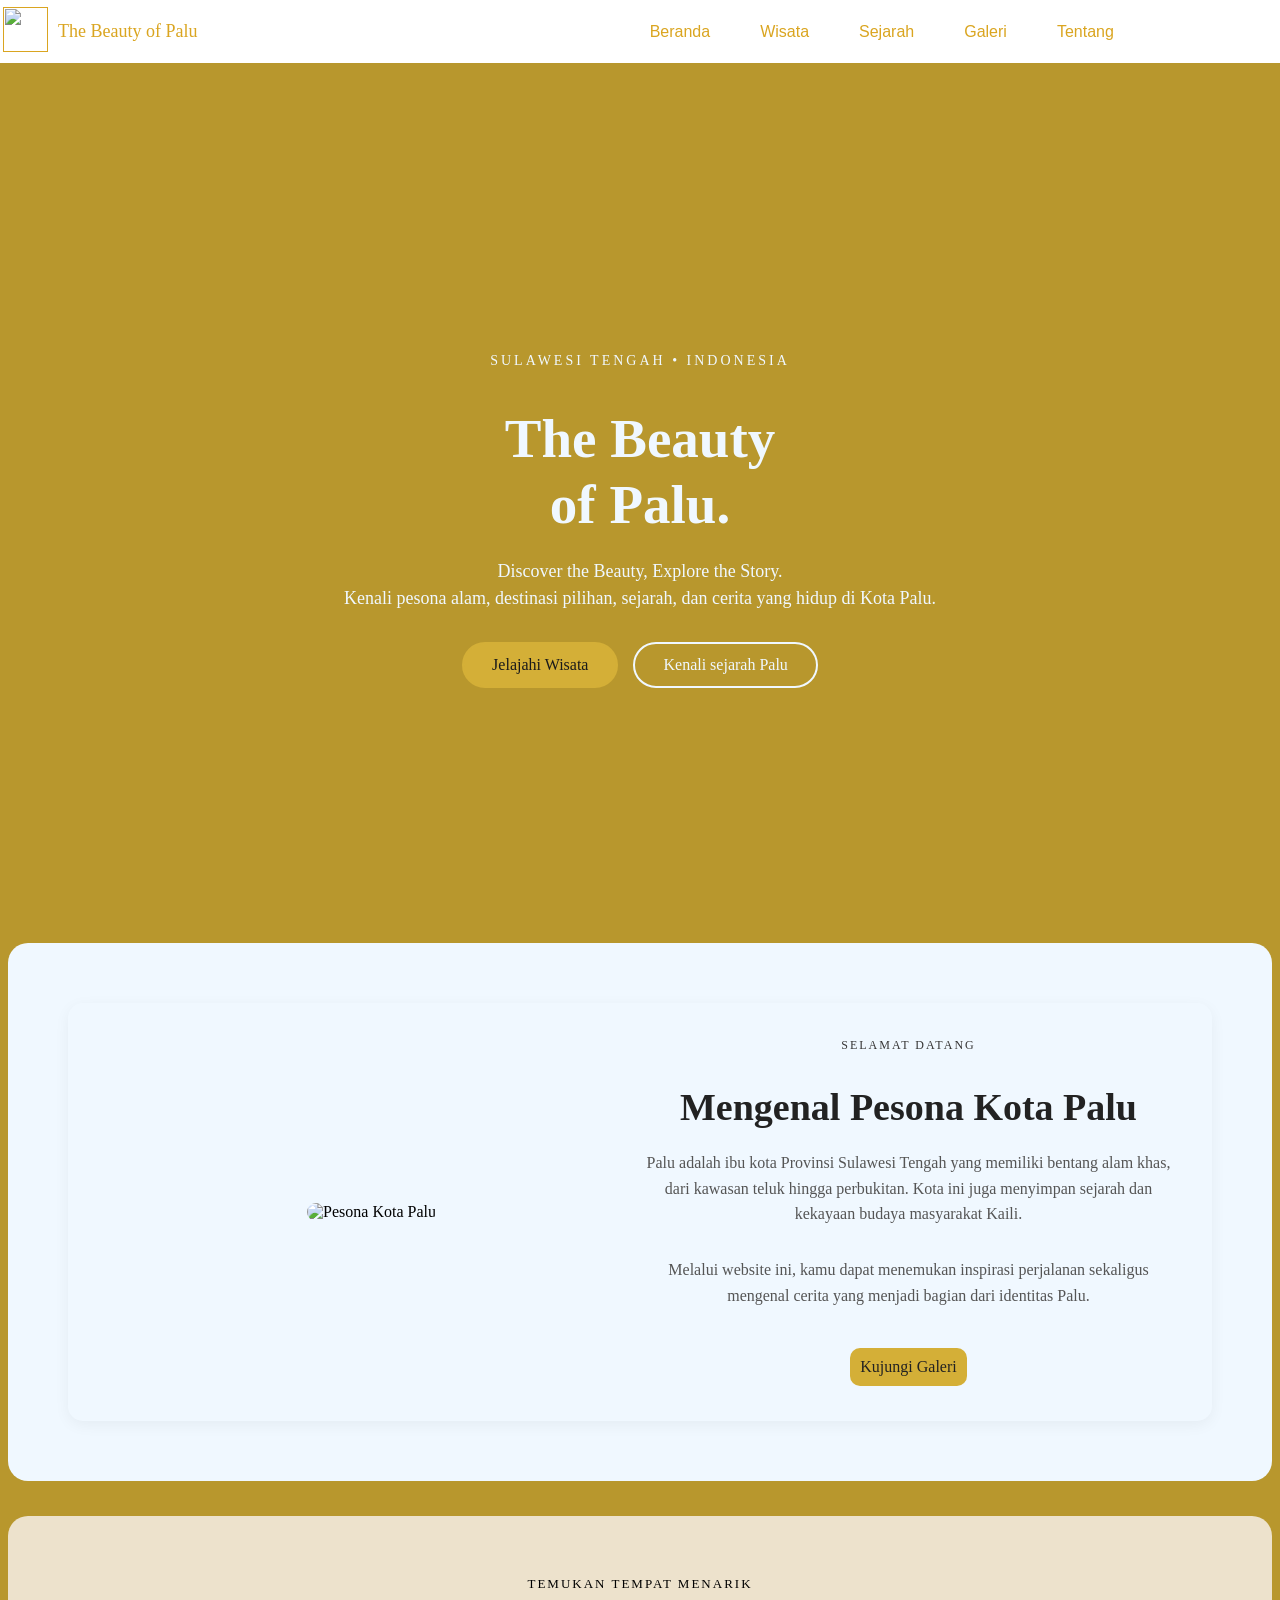
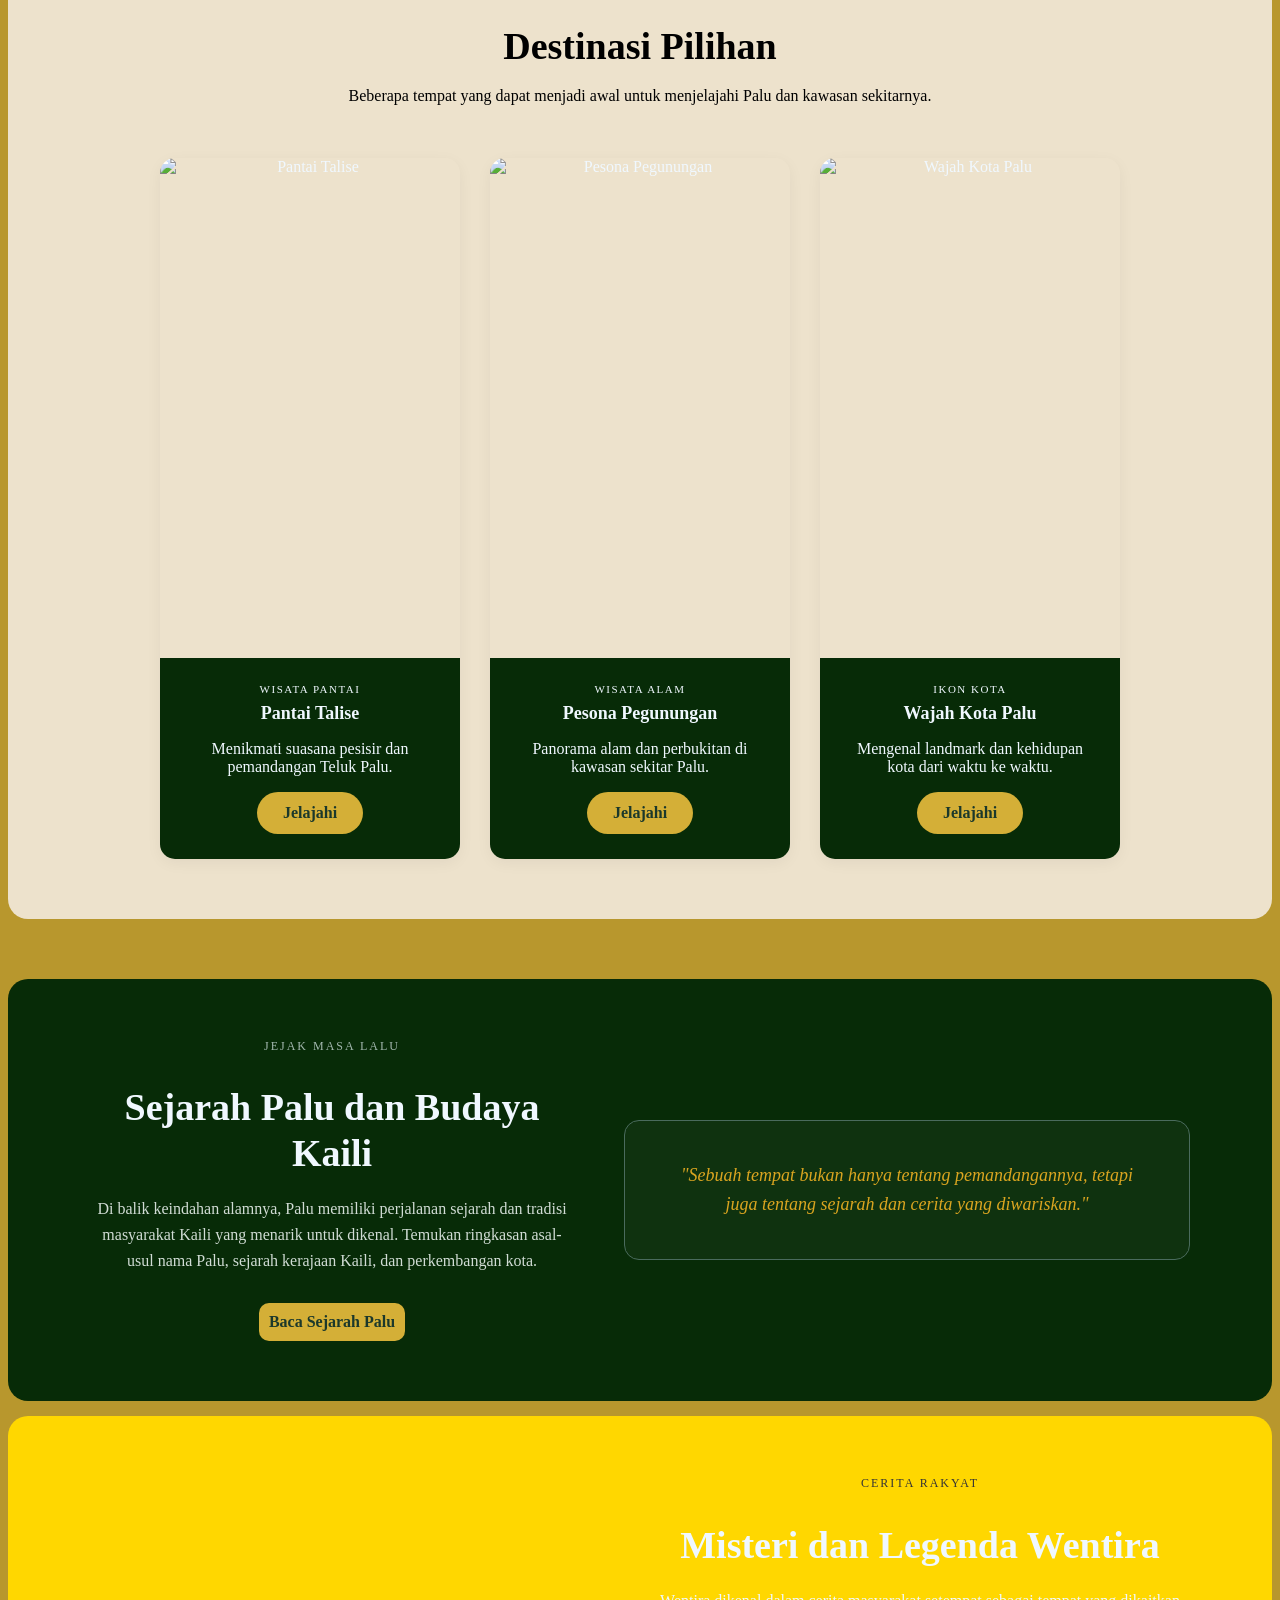
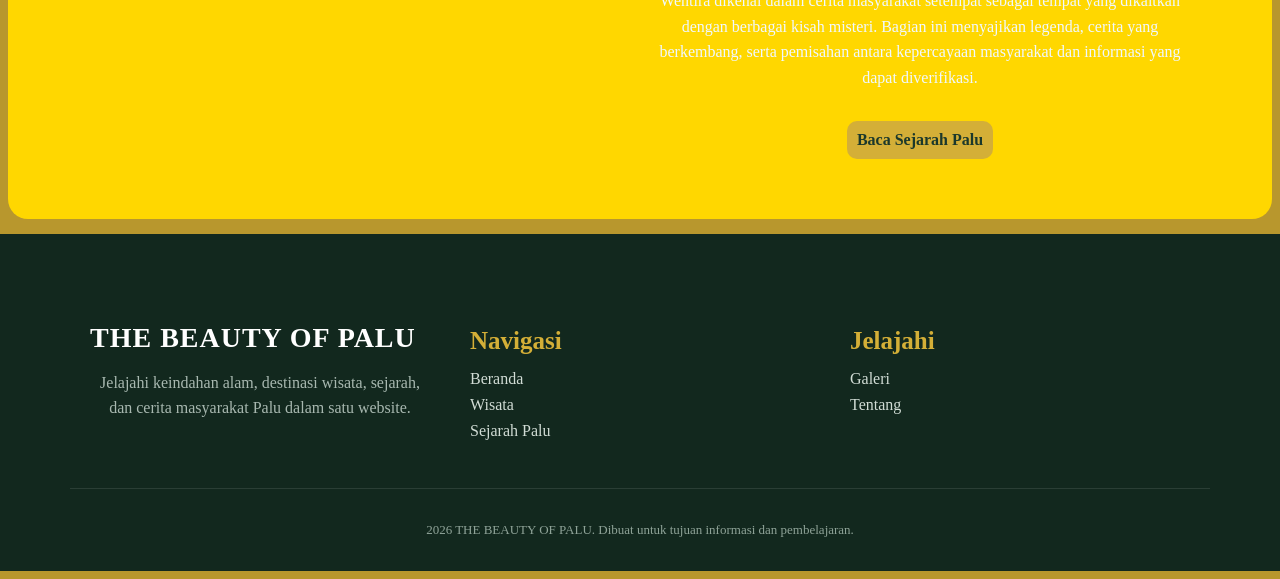
==== index.html @ 8ecc66a1 "Add files via upload" ====
<!DOCTYPE html>
<html lang="en">

<head>
    <meta charset="UTF-8">
    <meta name="viewport" content="width=device-width, initial-scale=1.0">
    <title>Kota_Palu</title>
    <link rel="stylesheet" href="style.css">
</head>
<body">
    <header>
        <a href="">
            <div>
                <img src="gambar/logo.jpeg" alt="" width="45px">
            </div>
            <p>The Beauty of Palu</p>
        </a>
        <nav class="navbar">
            <a href="index.html">Beranda</a>
            <a href="wisata.html">Wisata</a>
            <a href="sejarah_palu.html">Sejarah</a>
            <a href="galeri.html">Galeri</a>
            <a href="tentang.html">Tentang</a>
        </nav>
    </header>
    <div class="banner">
        <div class="banner-content">
            <div class="sub-title">SULAWESI TENGAH • INDONESIA</div>
            <h1>The Beauty<br>of Palu.</h1>
            <p>Discover the Beauty, Explore the Story.<br> Kenali pesona alam, destinasi pilihan, sejarah, dan
                cerita yang hidup di Kota Palu.</p>
            <div class="navbar">
                <div class="banner-buttons">
                    <a href="wisata.html" class="btn-primary">Jelajahi Wisata</a>
                    <a href="sejarah_palu.html" class="btn-outline">Kenali sejarah Palu</a>
                </div>
            </div>
        </div>
    </div>
    <section class="about-section">
        <div class="about-container">
            <div class="about-image">
                <img src="gambar/palu.jpeg" alt="Pesona Kota Palu">
            </div>
            <div class="about-text">
                <div class="small-tag">SELAMAT DATANG</div>
                <h2>Mengenal Pesona Kota Palu</h2>
                <p>Palu adalah ibu kota Provinsi Sulawesi Tengah yang memiliki bentang alam khas, dari kawasan teluk
                    hingga perbukitan. Kota ini juga menyimpan sejarah dan kekayaan budaya masyarakat Kaili.</p>
                <p>Melalui website ini, kamu dapat menemukan inspirasi perjalanan sekaligus mengenal cerita yang menjadi
                    bagian dari identitas Palu.</p>

                <div class="navbar"> <a href="galeri.html" class="btn-about">Kujungi Galeri</a> </div>
            </div>
        </div>
    </section>
    <section class="destinasi-section">
        <div class="destinasi-header">
            <div class="section-tag">TEMUKAN TEMPAT MENARIK</div>
            <h2>Destinasi Pilihan</h2>
            <p>Beberapa tempat yang dapat menjadi awal untuk menjelajahi Palu dan kawasan sekitarnya.</p>
        </div>

        <div class="destinasi-grid">
            <div class="card">
                <img src="gambar/pantai-talise.jpeg" alt="Pantai Talise">
                <div class="card-body">
                    <div class="card-category">WISATA PANTAI</div>
                    <h3>Pantai Talise</h3>
                    <p>Menikmati suasana pesisir dan pemandangan Teluk Palu.</p>
                    <a href="galeri.html" class="btn-sejarah">Jelajahi </a>
                </div>
            </div>
            <div class="card">
                <img src="gambar/pegunungan.jpeg" alt="Pesona Pegunungan">
                <div class="card-body">
                    <div class="card-category">WISATA ALAM</div>
                    <h3>Pesona Pegunungan</h3>
                    <p>Panorama alam dan perbukitan di kawasan sekitar Palu.</p>
                    <a href="galeri.html" class="btn-sejarah">Jelajahi </a>
                </div>
            </div>


            <div class="card">
                <img src="gambar/icon-kota.jpeg" alt="Wajah Kota Palu" class="img-kota">
                <div class="card-body">
                    <div class="card-category">IKON KOTA</div>
                    <h3>Wajah Kota Palu</h3>
                    <p>Mengenal landmark dan kehidupan kota dari waktu ke waktu.</p>
                    <a href="galeri.html" class="btn-sejarah">Jelajahi </a>
                </div>
            </div>
        </div>
    </section>

    <section class="sejarah-section">
        <div class="sejarah-container">

            <div class="sejarah-text">
                <div class="sejarah-tag">JEJAK MASA LALU</div>
                <h2>Sejarah Palu dan Budaya Kaili</h2>
                <p>Di balik keindahan alamnya, Palu memiliki perjalanan sejarah dan tradisi masyarakat Kaili yang
                    menarik untuk dikenal. Temukan ringkasan asal-usul nama Palu, sejarah kerajaan Kaili, dan
                    perkembangan kota.</p>
                <div class="navbar">
                    <a href="sejarah_palu.html" class="btn-sejarah">Baca Sejarah Palu </a>
                </div>
            </div>
            <div class="sejarah-quote">
                <p>"Sebuah tempat bukan hanya tentang pemandangannya, tetapi juga tentang sejarah dan cerita yang
                    diwariskan."</p>
            </div>
        </div>
    </section>
    <section class="cerita-section">
        <div class="cerita-container">
            <div class="cerita-image">
                <img src="gambar/wentira.jpeg" alt="">
            </div>
            <div class="cerita-text">
                <div class="cerita-tag">CERITA RAKYAT</div>
                <h2>Misteri dan Legenda Wentira</h2>
                <p>Wentira dikenal dalam cerita masyarakat setempat sebagai tempat yang dikaitkan dengan berbagai kisah
                    misteri. Bagian ini menyajikan legenda, cerita yang berkembang, serta pemisahan antara kepercayaan
                    masyarakat dan informasi yang dapat diverifikasi.</p>
                <div class="navbar"><a href="sejarah_palu.html" class="btn-sejarah">Baca Sejarah Palu </a></div>
            </div>
        </div>
    </section>
    <footer class="site-footer">
        <div class="footer-container">
            <div class="footer-col">
                <h3>THE BEAUTY OF PALU</h3>
                <p>Jelajahi keindahan alam, destinasi wisata, sejarah, dan cerita masyarakat Palu dalam satu website.
                </p>
            </div>
            <div class="footer-col">
                <h4>Navigasi</h4>
                <ul>
                    <li><a href="index.html">Beranda</a></li>
                    <li><a href="wisata.html">Wisata</a></li>
                    <li><a href="sejarah_palu.html">Sejarah Palu</a></li>
                </ul>
            </div>
            <div class="footer-col">
                <h4>Jelajahi</h4>
                <ul>
                    <li><a href="#">Galeri</a></li>
                    <li><a href="#">Tentang</a></li>
                </ul>
            </div>
        </div>
        <div class="footer-bottom">
            <p>2026 THE BEAUTY OF PALU. Dibuat untuk tujuan informasi dan pembelajaran.</p>
        </div>
    </footer>
    </body>

</html>
---- style.css ----
body {
    padding-top: 90px;
    background-color: #b8972d;

}

.navbar a {
    padding: 10px;
    border-radius: 10px;
    text-align: center;
    transition: 0.3s;
    cursor: pointer;

}

.navbar a:hover {
    background-color: rgba(255, 255, 255, 0.3);
    transform: translateY(-10px);
    box-shadow: 0 10px 20px rgba(0, 0, 0, 0.3);

}

header {
    display: grid;
    grid-template-columns: 4fr 3fr 1fr;
    align-items: center;
    padding: 3px;
    position: fixed;
    top: 0;
    left: 0;
    right: 0;
    width: 100%;
    z-index: 999;
    background-color: white;
}

header a {
    display: flex;
    align-items: center;
    gap: 10px;
    text-decoration: none;
    color: goldenrod;
    font-family: Arial, Helvetica, sans-serif;
}

header img {
    width: 45px;
    height: 45px;
    object-fit: cover;
}

header p {
    color: goldenrod;
    font-family: Georgia, 'Times New Roman', Times, serif;
    font-size: 18px;

}

nav {
    display: flex;
    align-items: center;
    gap: 30px;
    width: 100%;
    box-sizing: border-box;
}

p {
    text-align: center;

}


.banner {
    min-height: 85vh;
    display: flex;
    align-items: center;
    justify-content: center;
    text-align: center;
    color: aliceblue;
    padding: 40px 20px;
    position: relative;
}

.banner-content {
    position: relative;
    z-index: 2;
    max-width: 800px;
}

.sub-title {
    font-size: 14px;
    letter-spacing: 3px;
    margin-bottom: 15px;
    display: block;
    text-transform: uppercase;
}

.banner h1 {
    font-size: 55px;
    font-weight: bold;
    margin-bottom: 20px;
    color: aliceblue;
    line-height: 1.2;
}

.banner p {
    font-size: 18px;
    margin-bottom: 30px;
    color: aliceblue;
    line-height: 1.5;
}

.banner-buttons {
    display: flex;
    gap: 15px;
    justify-content: center;
    margin-top: 20px;
}

.banner-buttons a {
    display: inline-block;
    padding: 12px 28px;
    border-radius: 30px;
    text-decoration: none;
    font-size: 16px;
    font-weight: 500;
    transition: all 0.3s ease;
}

.btn-primary {
    background-color: #d4af37;
    color: #1a1a1a;
    border: 2px solid #d4af37;
}

.btn-primary:hover {
    background-color: #b8972d;
    border-color: #b8972d;
}

.btn-outline {
    background-color: transparent;
    color: aliceblue;
    border: 2px solid aliceblue;
}

.btn-outline:hover {
    background-color: rgba(255, 255, 255, 0.1);
}

.about-section {
    padding: 80px;
    border-radius: 20px;
    padding: 60px;
    position: relative;
    z-index: 1;
    text-align: center;
    background-color: aliceblue;
    margin-bottom: 35px;
}

.about-section-sejarah {
    padding: 80px;
    border-radius: 20px;
    padding: 60px;
    position: relative;
    z-index: 1;
    text-align: center;
    background-color: rgb(7, 43, 7);
    margin-bottom: 35px;
}

.about-container {
    max-width: 1100px;
    margin: 0 auto;
    display: flex;
    align-items: center;
    padding: 35px;
    border-radius: 15px;
    box-shadow: 0 4px 15px rgba(0, 0, 0, 0.05);


}

.about-image {
    flex: 1;
    width: 30%;
    object-fit: cover;
    object-position: center;
    display: block;
}


.about-image img {
    width: 100%;
    height: auto;
    border-radius: 12px;
    image-rendering: -webkit-optimize-contrast;
    image-rendering: crisp-edges;
}

.about-text {
    justify-content: center;
    flex: 1;
}

.about-text-sejarah {
    justify-content: center;
    flex: 1;
    color: aliceblue;
}

.small-tag {
    font-size: 12px;
    letter-spacing: 2px;
    color: rgb(53, 52, 52);
    display: block;
    margin-bottom: 12px;
    text-transform: uppercase;
}

.small-tag-sejarah {
    font-size: 12px;
    letter-spacing: 2px;
    color: #b8972d;
    display: block;
    margin-bottom: 12px;
    text-transform: uppercase;
}

.about-text h2 {
    font-size: 38px;
    font-weight: bold;
    margin-bottom: 20px;
    color: #222;
    line-height: 1.2;
}

.about-text h3 {
    font-size: 20px;
    font-weight: bold;
    margin-bottom: 20px;
    color: #222;
    line-height: 1.2;
}

.about-text-sejarah h3 {
    font-size: 20px;
    font-weight: bold;
    margin-bottom: 20px;
    color: #b8972d;
    line-height: 1.2;
}

.about-text p {
    font-size: 16px;
    line-height: 1.6;
    margin-bottom: 30px;
    color: #555;
}

.btn-about {
    display: inline-block;
    background-color: #d4af37;
    color: #222;
    padding: 10px 24px;
    border-radius: 30px;
    text-decoration: none;
    margin-top: 10px;
    font-weight: 500;
    transition: background 0.3s ease;
}

.btn-about:hover {
    background-color: #b8972d;
}

.destinasi-section {
    background-color: #EDE2CC;
    padding: 60px;
    text-align: center;
    border-radius: 20px;
    margin-bottom: 60px;
    position: relative;
    z-index: 1;
}

.destinasi-header {
    max-width: 700px;
    margin: 0 auto 50px auto;
}

.section-tag {
    font-size: 13px;
    letter-spacing: 2px;
    color: black;
    display: block;
    margin-bottom: 10px;
    text-transform: uppercase;
}

.destinasi-header h2 {
    font-size: 38px;
    color: black;
    font-weight: bold;
    margin-bottom: 15px;
}

.destinasi-header p {
    font-size: 16px;
    color: black;
    line-height: 1.5;
}

.destinasi-grid {
    max-width: 1100px;
    margin: 0 auto;
    display: flex;
    justify-content: center;
    gap: 30px;
    flex-wrap: wrap;
}

.card {
    border-radius: 15px;
    overflow: hidden;
    width: 300px;
    box-shadow: 0 4px 15px rgba(0, 0, 0, 0.05);
    text-align: left;
    transition: transform 0.3s ease;
    color: aliceblue;
    text-align: center;
}

.card:hover {
    transform: translateY(-5px);
}

.card img {
    width: 100%;
    height: 500px;
    object-fit: cover;
    object-position: center;
    display: block;
}

.card-body {
    padding: 25px;
    background-color: rgb(7, 43, 7);
}

.card-category {
    font-size: 11px;
    letter-spacing: 1.5px;
    color: aliceblue;
    display: block;
    margin-bottom: 8px;
    text-transform: uppercase;

}

.card-body h3 {
    font-size: 18px;
    color: aliceblue;
    font-weight: bold;
    margin: 0;

}


.sejarah-section {
    background-color: rgb(7, 43, 7);
    padding: 80px;
    color: aliceblue;
    border-radius: 20px;
    padding: 60px;
    position: relative;
    z-index: 1;
    margin-bottom: 15px;
    text-align: center;



}

.sejarah-container {
    max-width: 1100px;
    margin: 0 auto;
    display: flex;
    align-items: center;
    justify-content: space-between;
    gap: 50px;

}

.sejarah-text {
    flex: 1;
}

.sejarah-tag {
    font-size: 12px;
    letter-spacing: 2px;
    color: #a3b8af;
    display: block;
    margin-bottom: 12px;
    text-transform: uppercase;
}

.sejarah-text h2 {
    font-size: 38px;
    font-weight: bold;
    margin-bottom: 20px;
    color: aliceblue;
    line-height: 1.2;
}

.sejarah-text p {
    font-size: 16px;
    color: #d1dcd5;
    line-height: 1.6;
    margin-bottom: 30px;
}


.btn-sejarah {
    display: inline-block;
    background-color: #d4af37;
    color: #1b382b;
    padding: 12px 26px;
    border-radius: 30px;
    text-decoration: none;
    font-weight: bold;
    transition: background 0.3s ease;
}

.btn-sejarah:hover {
    background-color: #b8972d;
}

.sejarah-quote {
    flex: 1;
    border: 1px solid #4a6b5d;
    border-radius: 15px;
    padding: 40px;
    background-color: rgba(255, 255, 255, 0.03);
}

.sejarah-quote p {
    font-size: 18px;
    font-style: italic;
    color: goldenrod;
    line-height: 1.6;
    margin: 0;
}

.cerita-section {
    background-color: gold;
    padding: 80px;
    color: aliceblue;
    border-radius: 20px;
    padding: 60px;
    position: relative;
    z-index: 1;
    text-align: center;
    margin-bottom: 15px;


}

.cerita-container {
    max-width: 1100px;
    margin: 0 auto;
    display: flex;
    align-items: center;
    justify-content: space-between;
    padding-left: 20px;
    padding-right: 20px;
}

.cerita-image {
    flex: 1;
    width: 30%;
    object-fit: cover;
    object-position: center;
    display: block;
}

.cerita-image img {
    width: 100%;
    height: auto;
    border-radius: 12px;
    image-rendering: -webkit-optimize-contrast;
    image-rendering: crisp-edges;
}

.cerita-text {
    flex: 1;
    margin-left: 20px;
}

.cerita-tag {
    font-size: 12px;
    letter-spacing: 2px;
    color: rgb(53, 52, 52);
    display: block;
    margin-bottom: 12px;
    text-transform: uppercase;
}

.cerita-text h2 {
    font-size: 38px;
    font-weight: bold;
    margin-bottom: 20px;
    color: aliceblue;
    line-height: 1.2;
}

.cerita-text p {
    font-size: 16px;
    color: aliceblue;
    line-height: 1.6;
    margin-bottom: 30px;
}


.site-footer {
    background-color: #12281e;
    color: #d1dcd5;
    width: 100vw;
    position: relative;
    left: 50%;
    right: 50%;
    margin-left: -50vw;
    padding-top: 60px;
    padding-bottom: 20px;

}


.footer-container {
    max-width: 1100px;
    margin: 0 auto;
    padding: 0 20px;
    display: flex;
    grid-template-columns: 1fr 1fr 1fr;
    gap: 40px;

}

.footer-col {
    flex: 1;
    min-width: 220px;
}


.footer-col h3 {
    color: #ffffff;
    font-size: 28px;
    margin-bottom: 15px;
    letter-spacing: 1px;
}

.footer-col h4 {
    color: #d4af37;
    font-size: 25px;
    margin-bottom: 15px;
}


.footer-col p {
    line-height: 1.6;
    color: #a8b8b0;
}

.footer-col ul {
    list-style: none;
    padding: 0;
    margin: 0;
}

.footer-col ul li {
    margin-bottom: 8px;
}

.footer-col a {
    color: #d1dcd5;
    text-decoration: none;
    transition: color 0.2s ease;
}

.footer-col a:hover {
    color: #d4af37;
}


.footer-bottom {
    max-width: 1100px;
    margin: 40px auto 0 auto;
    padding: 20px 20px 0 20px;
    border-top: 1px solid rgba(255, 255, 255, 0.1);
    text-align: center;
    color: #8fa398;
    font-size: 13px;
}

.grid {
    background-color: aliceblue;
    border-radius: 5px;
    border: solid 2px #b8972d;
    margin-bottom: 35px;
    padding: 30px;
}


.gridcard {
    max-width: 1100px;
    margin: 0 auto;
    display: flex;
    justify-content: center;
    gap: 30px;
    flex-wrap: wrap;
}

.card-galeri {
    padding: 25px;
    background-color: #b8972d;
}

.grid h1 {
    color: #b8972d;
}

.grid p {
    color: #b8972d;
    padding: 20px;
    font-size: 20px;
}

.card h3 {
    font-size: 18px;
    color: aliceblue;
    font-weight: bold;
    margin: 0;
}

.about-tentang {
    text-align: justify;
}

.about-tentang p {
    text-align: justify;
}
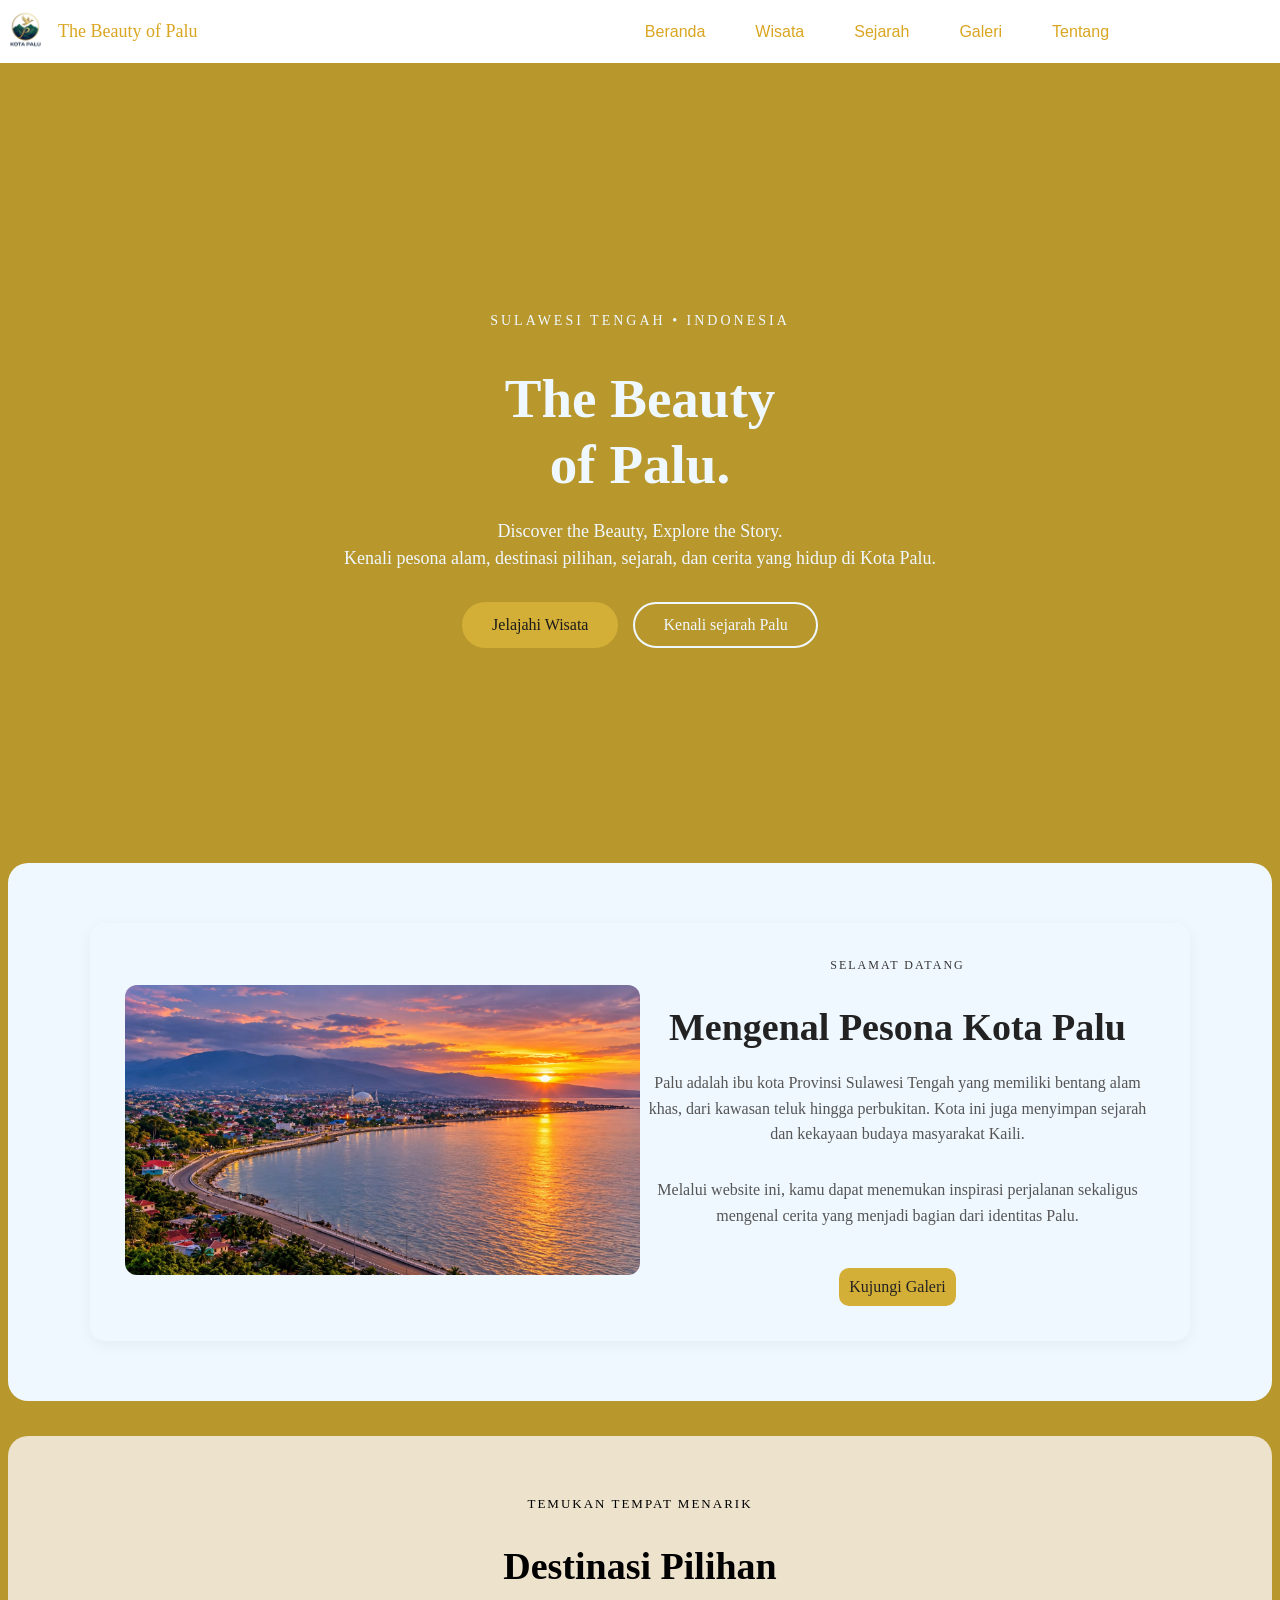
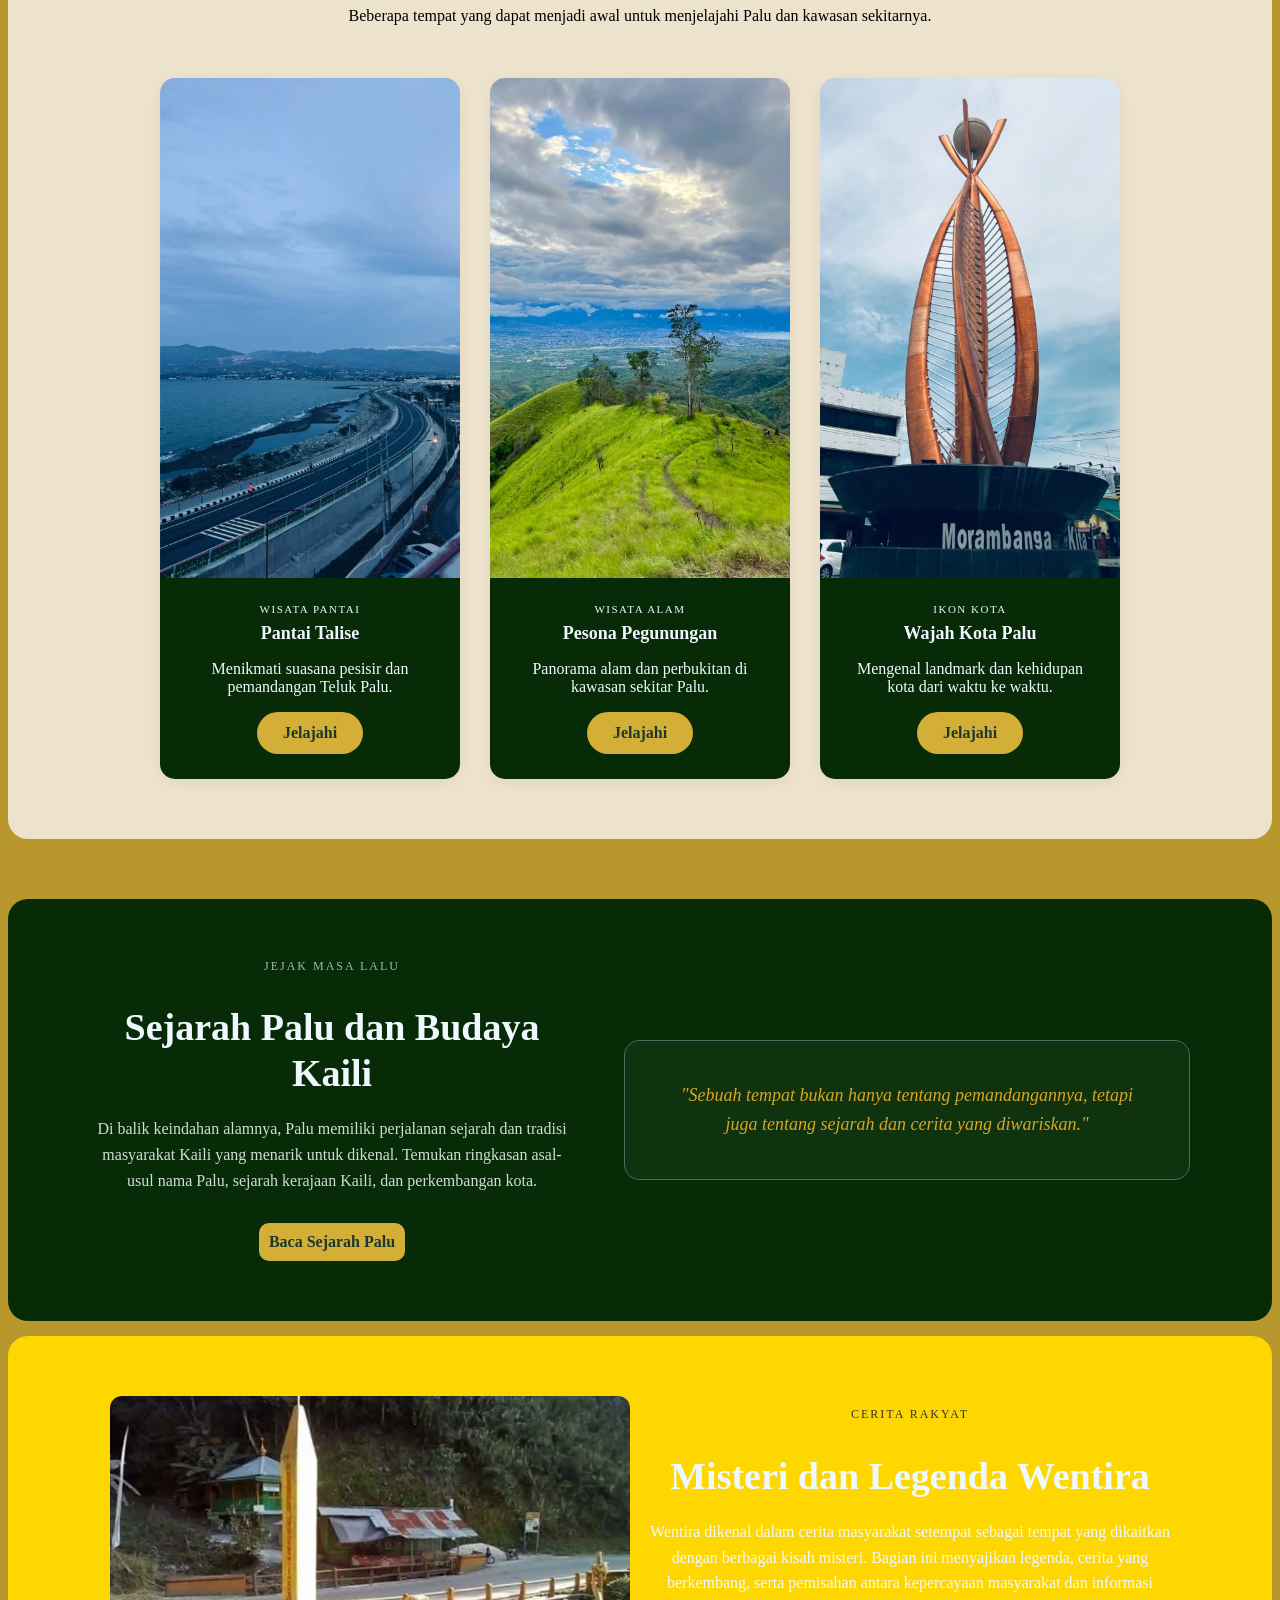
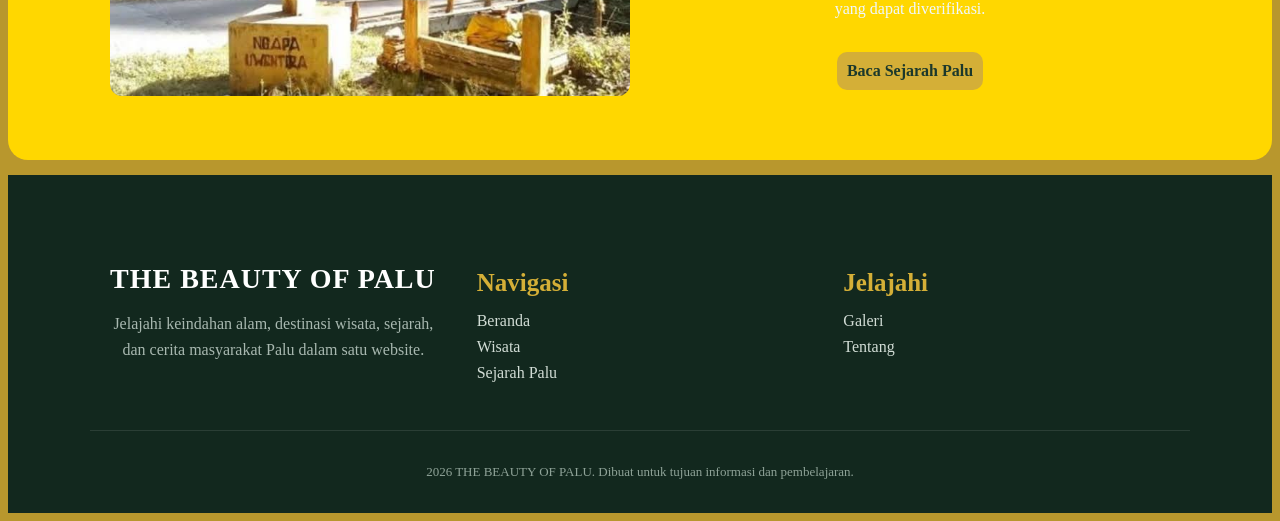
==== commit 7d286187: "Update index.html" ====
--- a/index.html
+++ b/index.html
@@ -11,7 +11,7 @@
     <header>
         <a href="">
             <div>
-                <img src="gambar/logo.jpeg" alt="" width="45px">
+                <img src="logo.jpeg" alt="" width="45px">
             </div>
             <p>The Beauty of Palu</p>
         </a>
@@ -40,7 +40,7 @@
     <section class="about-section">
         <div class="about-container">
             <div class="about-image">
-                <img src="gambar/palu.jpeg" alt="Pesona Kota Palu">
+                <img src="palu.jpeg" alt="Pesona Kota Palu">
             </div>
             <div class="about-text">
                 <div class="small-tag">SELAMAT DATANG</div>
@@ -63,7 +63,7 @@
 
         <div class="destinasi-grid">
             <div class="card">
-                <img src="gambar/pantai-talise.jpeg" alt="Pantai Talise">
+                <img src="pantai-talise.jpeg" alt="Pantai Talise">
                 <div class="card-body">
                     <div class="card-category">WISATA PANTAI</div>
                     <h3>Pantai Talise</h3>
@@ -72,7 +72,7 @@
                 </div>
             </div>
             <div class="card">
-                <img src="gambar/pegunungan.jpeg" alt="Pesona Pegunungan">
+                <img src="pegunungan.jpeg" alt="Pesona Pegunungan">
                 <div class="card-body">
                     <div class="card-category">WISATA ALAM</div>
                     <h3>Pesona Pegunungan</h3>
@@ -83,7 +83,7 @@
 
 
             <div class="card">
-                <img src="gambar/icon-kota.jpeg" alt="Wajah Kota Palu" class="img-kota">
+                <img src="icon-kota.jpeg" alt="Wajah Kota Palu" class="img-kota">
                 <div class="card-body">
                     <div class="card-category">IKON KOTA</div>
                     <h3>Wajah Kota Palu</h3>
@@ -116,7 +116,7 @@
     <section class="cerita-section">
         <div class="cerita-container">
             <div class="cerita-image">
-                <img src="gambar/wentira.jpeg" alt="">
+                <img src="wentira.jpeg" alt="">
             </div>
             <div class="cerita-text">
                 <div class="cerita-tag">CERITA RAKYAT</div>
@@ -157,4 +157,4 @@
     </footer>
     </body>
 
-</html>+</html>
--- a/style.css
+++ b/style.css
@@ -1,3 +1,16 @@
+* {
+    box-sizing: border-box;
+}
+
+html {
+    width: 100%;
+    overflow-x: hidden;
+}
+
+img {
+    max-width: 100%;
+}
+
 body {
     padding-top: 90px;
     background-color: #b8972d;
@@ -526,11 +539,11 @@
 .site-footer {
     background-color: #12281e;
     color: #d1dcd5;
-    width: 100vw;
+    width: 100%;
     position: relative;
-    left: 50%;
-    right: 50%;
-    margin-left: -50vw;
+    left: 0;
+    right: 0;
+    margin-left: 0;
     padding-top: 60px;
     padding-bottom: 20px;
 
@@ -649,4 +662,55 @@
 
 .about-tentang p {
     text-align: justify;
-}+}
+
+@media screen and (max-width: 1024px) {
+
+    header {
+        grid-template-columns: 1fr 2fr;
+    }
+
+    nav {
+        gap: 15px;
+        justify-content: center;
+    }
+
+    .about-section,
+    .about-section-sejarah,
+    .sejarah-section,
+    .destinasi-section,
+    .cerita-section {
+        padding: 35px;
+    }
+
+    .about-container,
+    .sejarah-container,
+    .cerita-container {
+        gap: 25px;
+    }
+
+    .banner h1 {
+        font-size: 42px;
+    }
+
+    .card {
+        width: 280px;
+    }
+
+    .footer-container {
+        flex-wrap: wrap;
+    }
+}
+
+@media (max-width:760px) {
+    .md-grid-2 {
+        grid-template-columns: 1fr 1fr;
+
+    }
+}
+
+@media (max-width:1020px) {
+    .lg-grid-3 {
+        grid-template-columns: 1fr 1fr 1fr;
+    }
+}
